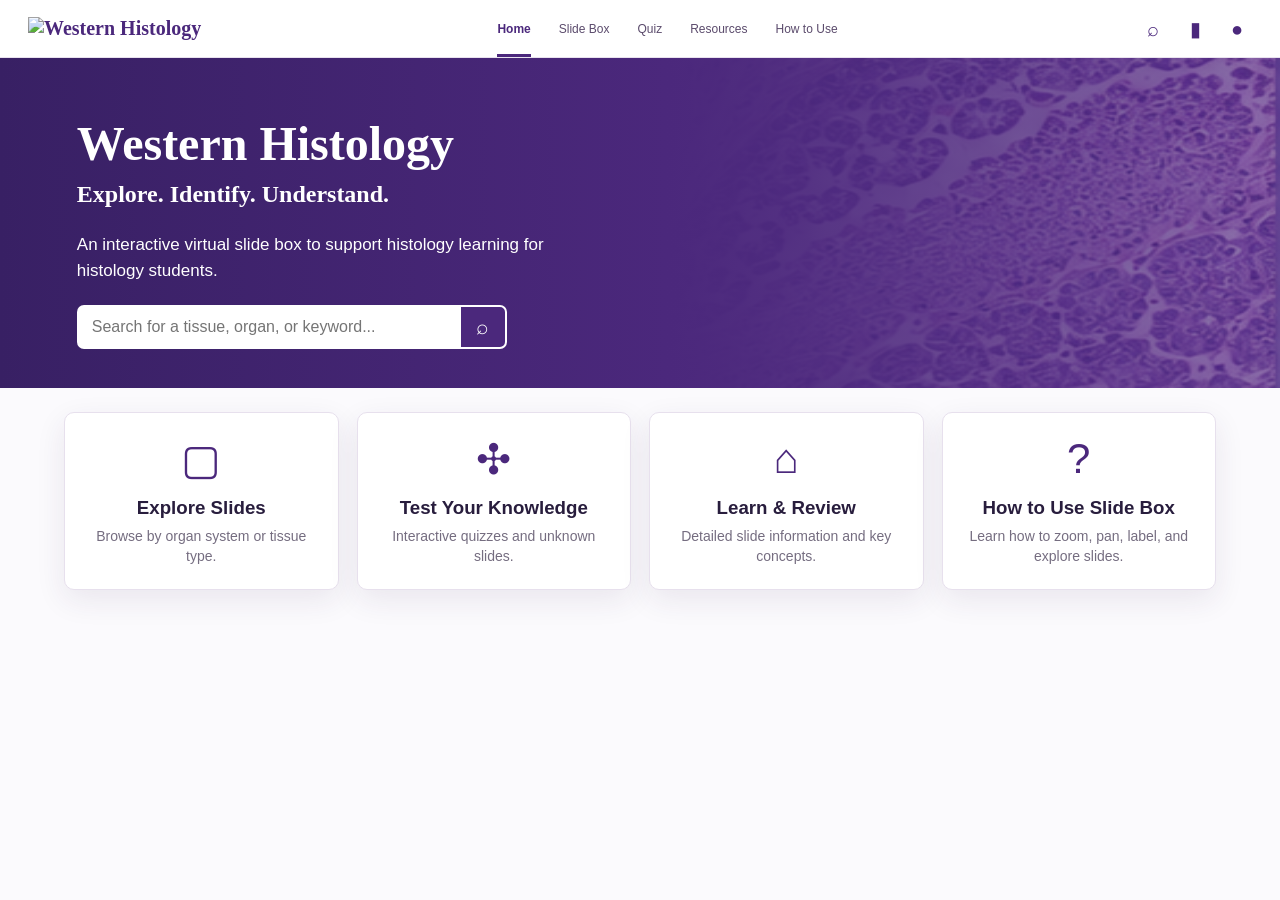
==== index.html @ d81b2430 "Add files via upload" ====
<!doctype html>
<html lang="en">
<head>
<meta charset="utf-8">
<meta name="viewport" content="width=device-width,initial-scale=1">
<title>Western Histology</title>
<style>
:root{--purple:#4b287c;--purple2:#6f42a8;--lav:#f4f0f8;--ink:#281d3d;--muted:#756d80;--line:#e7e0ed;--white:#fff;--shadow:0 10px 30px rgba(57,35,79,.09)}
*{box-sizing:border-box} body{margin:0;font-family:Inter,Arial,sans-serif;color:var(--ink);background:#fbfafd} button,input{font:inherit}
header{height:72px;background:white;border-bottom:1px solid var(--line);display:flex;align-items:center;padding:0 4%;position:sticky;top:0;z-index:20}
.brand{display:flex;align-items:center;gap:10px;min-width:245px}.shield{width:38px;height:43px;background:var(--purple);clip-path:polygon(50% 0,95% 12%,88% 72%,50% 100%,12% 72%,5% 12%);display:grid;place-items:center;color:#fff;font:700 18px Georgia}
.brand-text{font:700 21px/18px Georgia;color:var(--purple)}.brand-text span{display:block}
nav{display:flex;gap:28px;margin:auto}.navbtn{border:0;background:none;color:#5e536a;cursor:pointer;padding:25px 2px 21px;border-bottom:3px solid transparent}.navbtn.active{color:var(--purple);border-color:var(--purple);font-weight:700}
.icons{min-width:245px;text-align:right;color:var(--purple);font-size:20px;letter-spacing:12px}
main{min-height:calc(100vh - 72px)}.page{display:none}.page.active{display:block}
.hero{height:330px;background:linear-gradient(90deg,#382064 0%,#4b287c 52%,rgba(75,40,124,.62)),url('[data-uri]') center right/55% 100% no-repeat;color:#fff;padding:58px 6%}
.hero h1{font:700 48px Georgia;margin:0 0 10px}.hero h2{font:700 24px Georgia;margin:0 0 24px}.hero p{font-size:17px;line-height:1.5;max-width:480px}
.search{display:flex;width:430px;height:44px;margin-top:22px}.search input{flex:1;border:0;border-radius:7px 0 0 7px;padding:0 15px}.search button{width:48px;border:2px solid white;background:var(--purple);color:white;border-radius:0 7px 7px 0;font-size:21px}
.quick{display:grid;grid-template-columns:repeat(4,1fr);gap:18px;padding:24px 5% 40px}.card{background:#fff;border:1px solid var(--line);border-radius:10px;box-shadow:var(--shadow);padding:22px;text-align:center;cursor:pointer}.card .ico{font-size:42px;color:var(--purple);height:50px}.card h3{margin:12px 0 7px}.card p{color:var(--muted);font-size:14px;line-height:1.45;margin:0}
.wrap{padding:28px 5% 55px}.title{font:700 30px Georgia;margin:0 0 4px}.sub{color:var(--muted);margin:0 0 26px}
.systems{display:grid;grid-template-columns:repeat(4,1fr);gap:16px}.system{background:white;border:1px solid var(--line);border-radius:11px;padding:22px 12px;text-align:center;cursor:pointer;transition:.2s}.system:hover{transform:translateY(-2px);box-shadow:var(--shadow)}.system .ico{font-size:47px;color:var(--purple)}.system b{display:block;margin-top:9px}
.slide-layout{display:grid;grid-template-columns:minmax(0,1.12fr) minmax(390px,.88fr);gap:22px}
.breadcrumb{color:var(--muted);font-size:13px;margin-bottom:12px}.slide-title{font:700 28px Georgia;margin:0 0 5px}.viewer-shell{background:white;border:1px solid var(--line);border-radius:10px;overflow:hidden;box-shadow:var(--shadow)}
.viewer{height:470px;background:#f3f0f5;overflow:hidden;position:relative;cursor:grab;touch-action:none}.viewer.dragging{cursor:grabbing}.viewer img{position:absolute;left:50%;top:50%;max-width:none;user-select:none;-webkit-user-drag:none;transform-origin:center center;will-change:transform}
.mag{position:absolute;top:14px;left:14px;background:rgba(75,40,124,.9);color:#fff;padding:7px 10px;border-radius:7px;font-weight:700;z-index:3}
.controls{display:flex;align-items:center;gap:8px;padding:11px;border-top:1px solid var(--line)}.controls button{border:1px solid #d9cfe4;background:#fff;color:var(--purple);border-radius:7px;min-width:39px;height:36px;cursor:pointer;font-weight:700}.controls .pct{min-width:65px;text-align:center;color:#5d5368}.controls .reset{margin-left:auto;padding:0 14px}
.tabs{display:flex;gap:4px;margin-bottom:10px}.tab{flex:1;border:0;padding:13px;border-radius:8px 8px 0 0;background:#f0edf4;color:#51465e;cursor:pointer}.tab.active{background:var(--purple);color:#fff;font-weight:700}
.info-card{background:#fff;border:1px solid var(--line);border-radius:10px;padding:18px;margin-bottom:12px}.info-card h3{font-size:16px;margin:0 0 8px;color:#302144}.info-card p,.info-card li{font-size:14px;line-height:1.55;color:#675d70}.label-box{display:grid;grid-template-columns:1fr 1fr;gap:12px}.label-box img{width:100%;height:165px;object-fit:cover;border-radius:8px}
.quiz{display:grid;grid-template-columns:1fr 1.05fr;gap:28px}.quiz img{width:100%;max-height:510px;object-fit:cover;border-radius:9px}.answer{display:block;width:100%;padding:13px;margin:9px 0;border:1px solid var(--line);border-radius:8px;background:white;text-align:left;cursor:pointer}.reveal{width:100%;padding:13px;background:var(--purple);color:white;border:0;border-radius:8px;font-weight:700;cursor:pointer}.explain{display:none;background:var(--lav);padding:18px;border-radius:9px;margin-top:14px}
.resources{display:grid;grid-template-columns:repeat(3,1fr);gap:18px}.resource{background:white;border:1px solid var(--line);border-radius:10px;padding:24px;text-align:center}.resource .ico{font-size:38px;color:var(--purple)}
.badge{display:inline-block;padding:5px 9px;border-radius:20px;background:var(--lav);color:var(--purple);font-size:12px;font-weight:700;margin-bottom:9px}
@media(max-width:900px){nav{gap:10px}.icons{display:none}.brand{min-width:auto}.slide-layout,.quiz{grid-template-columns:1fr}.systems,.quick,.resources{grid-template-columns:repeat(2,1fr)}.hero{background-size:100% 100%}.viewer{height:420px}}

.western-logo{width:118px;height:42px;object-fit:contain;object-position:left center;border-radius:2px}.brand-text{margin-left:-7px}
.icons{display:flex;justify-content:flex-end;align-items:center;gap:18px;letter-spacing:0}.icons span{font-size:18px}.icons .search-icon{font-size:24px}
.view-switch{display:flex;align-items:center;gap:7px;margin-top:12px;flex-wrap:wrap}.view-btn{border:1px solid #d8cce2;background:#fff;color:var(--purple);padding:8px 15px;border-radius:7px;cursor:pointer;font-weight:700}.view-btn.active{background:var(--purple);color:#fff}.view-switch span{color:var(--muted);font-size:13px;margin-left:6px}
.label-overlay{position:absolute;inset:0;pointer-events:none;display:none;z-index:4}.label-overlay.show{display:block}
.callout{position:absolute;color:var(--purple);font-size:13px;font-weight:700;background:rgba(255,255,255,.94);padding:6px 9px;border-radius:6px;box-shadow:0 2px 8px rgba(50,30,70,.13)}.callout span{display:inline-block;width:8px;height:8px;background:var(--purple);border-radius:50%;margin-right:6px}.c1{left:9%;top:20%}.c2{right:8%;top:38%}.c3{left:15%;bottom:18%}
.quiz-feedback{padding:16px;margin-top:14px;border-radius:9px;background:#f3eff6;color:#51465e;line-height:1.5}.quiz-feedback.correct{background:#eaf6ef;border:1px solid #b9ddc7;color:#245f39}.quiz-feedback.incorrect{background:#fff0f0;border:1px solid #efc0c0;color:#7a2e2e}
.answer.selected.right{background:#eaf6ef;border-color:#55a873;color:#245f39}.answer.selected.wrong{background:#fff0f0;border-color:#d96b6b;color:#7a2e2e}.answer:disabled{cursor:default}
.howto-head{margin-bottom:25px}.howto-grid{display:grid;grid-template-columns:repeat(2,1fr);gap:15px}.how-card{display:flex;gap:17px;background:#fff;border:1px solid var(--line);border-radius:10px;padding:21px;box-shadow:var(--shadow)}.step{width:38px;height:38px;min-width:38px;border-radius:50%;background:var(--purple);color:#fff;display:grid;place-items:center;font-weight:800}.how-card h3{margin:1px 0 7px;font-size:16px}.how-card p{margin:0;color:var(--muted);line-height:1.5;font-size:14px}.how-tip{margin-top:20px;background:var(--lav);border-radius:10px;padding:20px;display:flex;gap:16px}.tip-icon{font-size:27px;color:var(--purple)}.how-tip h3{margin:0 0 5px}.how-tip p{margin:0;color:var(--muted);line-height:1.5}
@media(max-width:900px){.howto-grid{grid-template-columns:1fr}nav{overflow:auto}.western-logo{width:90px}}


/* Interactive controls */
button{font-family:inherit}.card,.system,.resource{transition:transform .16s ease,box-shadow .16s ease,border-color .16s ease}.card:hover,.system:hover,.resource:hover{transform:translateY(-2px);box-shadow:var(--shadow);border-color:#d4c6e1}.card:focus-visible,.system:focus-visible,.resource:focus-visible,.tab:focus-visible,.view-btn:focus-visible,.callout:focus-visible,.answer:focus-visible,.mini-answer:focus-visible,.back-btn:focus-visible{outline:3px solid #c8b2e0;outline-offset:2px}
.resource{display:block;width:100%;font:inherit;color:inherit;cursor:pointer}.back-btn{border:0;background:none;padding:0;text-align:left;cursor:pointer}
.label-info{margin-top:10px;background:#f4f0f8;border:1px solid #e0d5e9;border-radius:9px;padding:13px 15px;display:flex;gap:8px;flex-direction:column}.label-info b{color:var(--purple)}.label-info span{color:var(--muted);font-size:13px;line-height:1.45}
.callout{border:0;cursor:pointer;text-align:left;font:inherit;color:var(--purple);font-size:13px;font-weight:700;background:rgba(255,255,255,.95);padding:7px 10px;border-radius:7px;box-shadow:0 2px 8px rgba(50,30,70,.13)}.callout:hover{background:#fff}.callout.active{outline:3px solid #c8b2e0;background:#fff}
.tab-panel{display:none}.tab-panel.active{display:block}.mini-quiz{background:#fff;border:1px solid var(--line);border-radius:10px;padding:18px}.mini-quiz h3{margin:0 0 6px}.mini-quiz p{color:var(--muted);font-size:14px}.mini-answer{display:block;width:100%;text-align:left;border:1px solid var(--line);background:#fff;padding:11px 13px;border-radius:8px;margin:8px 0;cursor:pointer}.mini-answer.right{background:#eaf6ef;border-color:#55a873;color:#245f39}.mini-answer.wrong{background:#fff0f0;border-color:#d96b6b;color:#7a2e2e}.mini-feedback{margin-top:12px;padding:11px;border-radius:8px;background:#f3eff6;color:#51465e;font-size:13px}.mini-feedback.good{background:#eaf6ef;color:#245f39}.mini-feedback.bad{background:#fff0f0;color:#7a2e2e}.related-grid{display:grid;gap:10px}.related-grid button{border:1px solid var(--line);background:#fff;border-radius:9px;padding:14px;text-align:left;cursor:pointer;color:var(--ink)}.related-grid button:hover{border-color:#c9b9d8}.related-grid small{color:var(--muted)}


/* Western-inspired header */
header.site-header{height:auto!important;display:block!important;padding:0!important;border-bottom:0!important;position:sticky;top:0;z-index:50}
.site-header{position:sticky;top:0;z-index:50;background:#fff}
.western-top{height:61px;background:#4b287c;color:#fff}.top-inner{height:100%;display:flex;justify-content:flex-end;align-items:center;gap:44px;padding:0 4%;font-size:17px}.top-inner a{color:#fff;text-decoration:none}.top-inner a:hover{text-decoration:underline}
.western-brand-row{height:148px;background:#fff;border-bottom:1px solid #ddd;padding:0 1.3%;display:flex;align-items:center}.brand-lockup{display:flex;align-items:center;gap:46px}.brand-lockup img{width:410px;height:115px;object-fit:contain;object-position:left center}.brand-lockup span{font-size:31px;color:#777;font-weight:500}
.western-nav-row{height:88px;background:#fff;border-bottom:1px solid #ddd;display:flex;align-items:center;justify-content:space-between;padding:0 3% 0 2%}.mega-nav{display:flex;align-items:center;gap:42px}.mega-trigger{border:0;background:none;color:#261a3b;font-weight:800;font-size:21px;cursor:pointer;padding:25px 10px}.mega-trigger span{font-size:20px;margin-left:12px;color:#2f2144}.mega-trigger:hover{color:#4b287c}.header-search{border:0;background:none;color:#4b287c;font-size:38px;cursor:pointer;padding:10px 8px}
.mega-panel{display:none;background:#fff;border-bottom:1px solid #ddd;box-shadow:0 8px 20px rgba(0,0,0,.08)}.mega-panel.open{display:block}.mega-content{padding:20px 4%;display:flex;gap:14px;flex-wrap:wrap}.mega-link{border:1px solid #e3dce9;background:#f8f6fa;color:#2d2140;border-radius:8px;padding:13px 18px;cursor:pointer;font-weight:700}.mega-link:hover{border-color:#bca6d0;background:#f1ebf5}
.histology-bar{height:55px;background:#fff;border-bottom:1px solid var(--line);display:flex;align-items:center;padding:0 4%;gap:35px}.histology-brand{font:700 20px Georgia;color:#4b287c}.histology-brand span{display:block;font-size:12px;margin-top:-2px}.histology-nav{display:flex;gap:22px}.histology-nav .navbtn{padding:17px 3px 13px;font-size:12px}
main{min-height:calc(100vh - 297px)}
.systems{display:grid;grid-template-columns:repeat(4,1fr);gap:15px}.system{background:#f8f6fa;border:1px solid #eee7f1;border-radius:11px;padding:17px 10px 15px;text-align:center;cursor:pointer;min-height:158px}.system img{width:88px;height:88px;object-fit:contain;display:block;margin:0 auto 7px}.system b{display:block;font-size:15px;color:#251a3d}.system:hover{background:#f3edf7}
.view-switch{display:flex;align-items:center;gap:8px;flex-wrap:wrap;margin-top:12px}.view-btn{border:1px solid #d8cce2;background:#fff;color:var(--purple);padding:8px 15px;border-radius:7px;cursor:pointer;font-weight:700}.view-btn.active{background:var(--purple);color:#fff}.view-switch span{color:var(--muted);font-size:13px}
.label-overlay{position:absolute;inset:0;pointer-events:none;display:none;z-index:4}.label-overlay.show{display:block}.callout{position:absolute;pointer-events:auto;border:2px solid #4b287c;background:#fff;color:#4b287c;padding:8px 12px;border-radius:8px;box-shadow:0 3px 12px rgba(54,30,75,.18);font-weight:700;cursor:pointer}.callout span{display:inline-block;width:8px;height:8px;background:#4b287c;border-radius:50%;margin-right:6px}.callout.active{background:#4b287c;color:#fff}.callout.active span{background:#fff}
.c1{left:7%;top:18%}.c2{right:6%;top:42%}.c3{left:14%;bottom:14%}
.label-info{margin-top:10px;background:#f4f0f8;border:1px solid #e0d5e9;border-radius:9px;padding:12px 14px;display:flex;flex-direction:column;gap:4px}.label-info b{color:#4b287c}.label-info span{font-size:13px;color:#6f6678;line-height:1.45}
@media(max-width:900px){.brand-lockup{gap:15px}.brand-lockup img{width:270px;height:90px}.brand-lockup span{font-size:22px}.mega-nav{gap:8px}.mega-trigger{font-size:15px;padding:20px 4px}.systems{grid-template-columns:repeat(2,1fr)}.histology-nav{overflow:auto;gap:13px}.histology-bar{gap:15px}.system img{width:75px;height:75px}}
@media(max-width:600px){.western-brand-row{height:100px}.brand-lockup img{width:200px;height:75px}.brand-lockup span{font-size:17px}.western-nav-row{height:auto;min-height:75px}.mega-nav{flex-wrap:wrap;gap:2px}.mega-trigger{font-size:11px}.top-inner{font-size:13px;gap:18px}.systems{grid-template-columns:1fr}.histology-brand{display:none}}


/* Restored Western Histology navigation — Western-inspired, but not copied from the
   university admissions screenshot. */
.histology-header{height:72px;background:#fff;border-bottom:1px solid var(--line);display:flex;align-items:center;padding:0 3%;position:sticky;top:0;z-index:20}
.histology-header .brand{display:flex;align-items:center;gap:7px;min-width:280px}
.histology-header .western-logo{width:78px;height:49px;object-fit:contain;object-position:left center}
.histology-header .brand-text{font:700 19px/17px Georgia;color:var(--purple);margin-left:-3px}
.histology-header .brand-text span{display:block}
.histology-header nav{display:flex;align-items:center;gap:24px;margin:auto}
.histology-header .navbtn{border:0;background:none;color:#5d506c;cursor:pointer;padding:25px 2px 20px;border-bottom:3px solid transparent;font-size:13px}
.histology-header .navbtn:hover{color:var(--purple)}
.histology-header .navbtn.active{color:var(--purple);border-color:var(--purple);font-weight:700}
.histology-header .icons{min-width:180px;display:flex;justify-content:flex-end;align-items:center;gap:16px;letter-spacing:0}
.histology-header .header-icon{border:0;background:transparent;color:var(--purple);cursor:pointer;font-size:21px;line-height:1;padding:7px}
.histology-header .header-icon:hover{background:var(--lav);border-radius:7px}
@media(max-width:900px){
 .histology-header .brand{min-width:190px}.histology-header .western-logo{width:65px}
 .histology-header nav{gap:10px;overflow:auto}.histology-header .navbtn{font-size:12px}
 .histology-header .icons{min-width:100px;gap:3px}
}


/* ORIGINAL WESTERN HISTOLOGY TOP BAR */
.histology-header-original{
  height:58px;
  width:100%;
  background:#fff;
  border-bottom:1px solid #e8e2ee;
  display:flex;
  align-items:center;
  padding:0 28px;
  position:sticky;
  top:0;
  z-index:50;
}
.histology-brand{
  width:235px;
  height:58px;
  display:flex;
  align-items:center;
  flex:none;
}
.histology-brand img{
  display:block;
  width:175px;
  height:auto;
  max-height:52px;
  object-fit:contain;
  object-position:left center;
}
.histology-nav{
  height:100%;
  display:flex;
  align-items:center;
  justify-content:center;
  gap:28px;
  flex:1;
}
.histology-header-original .navbtn{
  height:100%;
  border:0;
  border-bottom:3px solid transparent;
  background:transparent;
  color:#5b4b6c;
  padding:3px 0 0;
  margin:0;
  font-size:12px;
  font-weight:500;
  cursor:pointer;
  white-space:nowrap;
}
.histology-header-original .navbtn:hover{color:#4b287c}
.histology-header-original .navbtn.active{
  color:#4b287c;
  font-weight:700;
  border-bottom-color:#4b287c;
}
.histology-tools{
  width:180px;
  height:58px;
  display:flex;
  align-items:center;
  justify-content:flex-end;
  gap:12px;
  flex:none;
}
.histology-header-original .header-icon{
  width:30px;
  height:30px;
  border:0;
  background:transparent;
  color:#4b287c;
  border-radius:6px;
  cursor:pointer;
  font-size:20px;
  line-height:1;
  padding:0;
}
.histology-header-original .header-icon:hover{background:#f3eef8}
@media(max-width:950px){
  .histology-header-original{padding:0 14px}
  .histology-brand{width:190px}
  .histology-brand img{width:155px}
  .histology-nav{gap:17px}
  .histology-header-original .navbtn{font-size:11px}
  .histology-tools{width:130px}
}
@media(max-width:720px){
  .histology-brand{width:145px}
  .histology-brand img{width:135px}
  .histology-nav{gap:10px;overflow-x:auto;justify-content:flex-start}
  .histology-tools{width:100px}
  .histology-header-original .header-icon{width:26px}
}


.viewer-gallery{display:flex;gap:10px;align-items:stretch;min-width:0}
.lung-thumbnails{width:72px;display:none;flex-direction:column;gap:8px;flex:0 0 72px;max-height:440px;overflow-y:auto;padding:2px}
.lung-thumb{width:68px;height:68px;padding:3px;border:1px solid var(--line);border-radius:8px;background:#fff;cursor:pointer;overflow:hidden;transition:transform .15s,border-color .15s,box-shadow .15s}
.lung-thumb img{display:block;width:100%;height:100%;object-fit:cover;border-radius:5px}
.lung-thumb:hover{border-color:#b99bca;transform:translateX(1px)}
.lung-thumb.active{border:3px solid var(--purple);padding:1px;box-shadow:0 2px 8px rgba(75,40,124,.18)}
.viewer-gallery .viewer{flex:1;min-width:0}
.lung-counter{display:none;font-size:12px;color:var(--muted);margin:7px 0 5px}
@media(max-width:720px){
 .viewer-gallery{flex-direction:column}
 .lung-thumbnails{width:100%;height:74px;max-height:none;flex-direction:row;overflow-x:auto;overflow-y:hidden}
 .lung-thumb{flex:0 0 68px}
}
.system-notice:empty{display:none}.system-notice{background:var(--lav);border:1px solid var(--line);border-radius:8px;padding:9px 12px;margin:-10px 0 18px;color:var(--purple);font-size:13px}
.system{position:relative;z-index:5;pointer-events:auto}
.system img,.system b{pointer-events:none}
.system:active{transform:scale(.99)}

.viewer-gallery{display:grid;grid-template-columns:76px minmax(0,1fr);gap:10px;align-items:stretch}
.lung-thumbnails{display:flex;flex-direction:column;gap:9px;padding:2px;max-height:470px;overflow-y:auto}
.lung-thumb{width:70px;height:70px;padding:4px;background:#fff;border:1px solid var(--line);border-radius:8px;cursor:pointer;overflow:hidden}
.lung-thumb img{width:100%;height:100%;object-fit:cover;display:block;border-radius:5px}
.lung-thumb:hover{border-color:#bda7d3}.lung-thumb.active{border:3px solid var(--purple);padding:2px}
@media(max-width:720px){.viewer-gallery{grid-template-columns:1fr}.lung-thumbnails{flex-direction:row;overflow-x:auto;overflow-y:hidden;max-height:none}.lung-thumb{min-width:70px}}

.system[data-system]{cursor:pointer}
.system:focus-visible{outline:3px solid #c9b3df;outline-offset:3px}

.system[data-system]{cursor:pointer;user-select:none;text-decoration:none;color:inherit;display:block}
.system[data-system]:hover{transform:translateY(-2px);border-color:#c8b2df;box-shadow:0 8px 20px rgba(65,35,95,.10)}
.system[data-system]:active{transform:translateY(0)}

/* v17 quiz hub */
.quiz-hub{max-width:1220px}.quiz-chooser{display:grid;grid-template-columns:repeat(3,1fr);gap:18px;margin-top:28px}.quiz-card{background:#fff;border:1px solid var(--line);border-radius:16px;overflow:hidden;box-shadow:var(--shadow);display:flex;flex-direction:column}.quiz-card-image{height:210px;background:#f4f0f8;display:grid;place-items:center;overflow:hidden}.quiz-card-image img{width:100%;height:100%;object-fit:cover}.quiz-card-body{padding:20px}.quiz-card-body h2{margin:4px 0 8px;font:700 24px Georgia;color:#2b2040}.quiz-card-body p{color:var(--muted);line-height:1.55;margin:0 0 14px}.quiz-meta{display:flex;gap:8px;flex-wrap:wrap;margin-bottom:16px}.quiz-meta span{font-size:12px;background:var(--lav);color:var(--purple);border-radius:999px;padding:6px 9px;font-weight:700}.start-quiz{width:100%;border:0;background:var(--purple);color:#fff;padding:12px 14px;border-radius:9px;font-weight:800;cursor:pointer}.start-quiz:hover{background:#5d3593}.quiz-card-icon{height:210px;display:grid;place-items:center;font-size:64px;color:#bda5cf;background:#f7f3f9}.coming-soon{opacity:.82}.start-quiz.disabled{background:#ddd5e3;color:#756d80;cursor:not-allowed}.quiz-runner{margin-top:28px}.quiz-runner-head{display:flex;justify-content:space-between;align-items:flex-end;gap:20px;margin-bottom:18px}.quiz-back{border:0;background:none;color:var(--purple);font-weight:800;cursor:pointer;padding:0 0 10px;display:block}.quiz-runner-head h2{margin:5px 0 0;font:700 30px Georgia}.quiz-score{display:flex;gap:16px;align-items:center;color:var(--muted);font-size:13px}.quiz-score strong{background:var(--lav);color:var(--purple);padding:9px 12px;border-radius:999px}.quiz-question-grid{display:grid;grid-template-columns:1.05fr 1fr;gap:22px;align-items:stretch}.quiz-specimen{background:#fff;border:1px solid var(--line);border-radius:16px;overflow:hidden;min-height:500px;position:relative;display:flex;align-items:center;justify-content:center}.quiz-specimen img{width:100%;height:100%;max-height:560px;object-fit:contain;background:#fff}.quiz-image-label{position:absolute;left:14px;bottom:14px;background:rgba(70,33,119,.94);color:#fff;padding:7px 10px;border-radius:999px;font-size:12px;font-weight:800}.quiz-question-card{background:#fff;border:1px solid var(--line);border-radius:16px;padding:26px}.quiz-question-number{font-size:12px;text-transform:uppercase;letter-spacing:.12em;color:#806875;font-weight:800;margin:0 0 7px}.quiz-question-card h3{font:700 27px Georgia;margin:0 0 20px}.quiz-options{display:grid;gap:10px}.quiz-option{width:100%;text-align:left;background:#fff;border:1px solid #ded5e5;border-radius:10px;padding:13px 15px;cursor:pointer;color:var(--ink);font-weight:700}.quiz-option:hover{border-color:#bda6d1;background:#faf7fc}.quiz-option.correct{background:#eaf6ef;border-color:#55a873;color:#245f39}.quiz-option.incorrect{background:#fff0f0;border-color:#d96b6b;color:#7a2e2e}.quiz-option:disabled{cursor:default}.next-question{margin-top:16px;width:100%;border:0;border-radius:10px;padding:13px;background:var(--purple);color:#fff;font-weight:800;cursor:pointer}.next-question:disabled{opacity:.45;cursor:not-allowed}.quiz-complete{background:var(--lav);border-radius:12px;padding:18px;color:var(--ink)}
@media(max-width:950px){.quiz-chooser{grid-template-columns:1fr 1fr}.quiz-question-grid{grid-template-columns:1fr}.quiz-specimen{min-height:380px}}
@media(max-width:650px){.quiz-chooser{grid-template-columns:1fr}.quiz-runner-head{align-items:flex-start;flex-direction:column}.quiz-score{width:100%;justify-content:space-between}}
</style>
</head>
<body>

<header class="histology-header-original">
  <div class="histology-brand">
    <img src="western_histology_header_logo.png" alt="Western Histology">
  </div>
  <nav class="histology-nav">
    <button class="navbtn active" data-page="home">Home</button>
    <button class="navbtn" data-page="tissues">Slide Box</button>
    <button class="navbtn" data-page="quiz">Quiz</button>
    <button class="navbtn" data-page="resources">Resources</button>
    <button class="navbtn" data-page="howto">How to Use</button>
  </nav>
  <div class="histology-tools">
    <button class="header-icon" type="button" aria-label="Search" id="headerSearch">⌕</button>
    <button class="header-icon" type="button" aria-label="Bookmarks" id="headerBookmark">▮</button>
    <button class="header-icon" type="button" aria-label="Profile" id="headerProfile">●</button>
  </div>
</header>

<main>
<section id="home" class="page active">
 <div class="hero"><h1>Western Histology</h1><h2>Explore. Identify. Understand.</h2><p>An interactive virtual slide box to support histology learning for histology students.</p><form class="search" id="siteSearch"><input id="searchInput" placeholder="Search for a tissue, organ, or keyword..." aria-label="Search"><button type="submit">⌕</button></form></div>
 <div class="quick">
  <div class="card" data-go="tissues"><div class="ico">▢</div><h3>Explore Slides</h3><p>Browse by organ system or tissue type.</p></div>
  <div class="card" data-go="quiz"><div class="ico">✣</div><h3>Test Your Knowledge</h3><p>Interactive quizzes and unknown slides.</p></div>
  <div class="card" data-go="slidebox"><div class="ico">⌂</div><h3>Learn & Review</h3><p>Detailed slide information and key concepts.</p></div>
  <div class="card" data-go="howto"><div class="ico">?</div><h3>How to Use Slide Box</h3><p>Learn how to zoom, pan, label, and explore slides.</p></div>
 </div>
</section>

<section id="tissues" class="page"><div class="wrap"><h1 class="title">Tissue & Organ Systems</h1><p class="sub">Select a system to explore histology slides</p><div id="systemNotice" class="system-notice" aria-live="polite"></div>
 <div class="systems"><a class="system" data-system="Cardiovascular" href="cardiovascular.html"><img src="[data-uri]" alt=""><b>Cardiovascular</b></a><a class="system" data-system="Respiratory" href="respiratory.html"><img src="[data-uri]" alt=""><b>Respiratory</b></a><button type="button" class="system" data-system="Nervous"><img src="[data-uri]" alt=""><b>Nervous</b></button><button type="button" class="system" data-system="Gastrointestinal"><img src="[data-uri]" alt=""><b>Gastrointestinal</b></button><button type="button" class="system" data-system="Renal/Urinary"><img src="[data-uri]" alt=""><b>Renal/Urinary</b></button><button type="button" class="system" data-system="Reproductive"><img src="[data-uri]" alt=""><b>Reproductive</b></button><button type="button" class="system" data-system="Endocrine"><img src="[data-uri]" alt=""><b>Endocrine</b></button><button type="button" class="system" data-system="Musculoskeletal"><img src="[data-uri]" alt=""><b>Musculoskeletal</b></button><button type="button" class="system" data-system="Integumentary"><img src="[data-uri]" alt=""><b>Integumentary</b></button><button type="button" class="system" data-system="Lymphatic/Immune"><img src="[data-uri]" alt=""><b>Lymphatic/Immune</b></button><button type="button" class="system" data-system="General Histology"><img src="[data-uri]" alt=""><b>General Histology</b></button><button type="button" class="system" data-system="All Slides" data-go="slidebox"><img src="[data-uri]" alt=""><b>All Slides</b></button></div>
</div></section>

<section id="slidebox" class="page"><div class="wrap">
 <div class="slide-layout">
  <div>
   <button type="button" class="breadcrumb back-btn" id="crumb">← Back to Cardiovascular System</button>
   <h1 class="slide-title" id="slideTitle">Cardiovascular – Heart Muscle</h1>
   <p class="sub" id="slideSub">Cardiovascular System › Heart › Myocardium</p>
   <div class="viewer-shell">
    <div class="viewer-gallery">
      <div class="lung-thumbnails" id="lungThumbnails" aria-label="Respiratory slide images">
 <button type="button" class="lung-thumb active" data-lung-index="0" title="Lung image 1"><img src="[data-uri]" alt="Lung image 1"></button>
 <button type="button" class="lung-thumb" data-lung-index="1" title="Lung image 2"><img src="[data-uri]" alt="Lung image 2"></button>
 <button type="button" class="lung-thumb" data-lung-index="2" title="Lung image 3"><img src="[data-uri]" alt="Lung image 3"></button>
</div>
      <div class="viewer" id="viewer"><div class="mag" id="mag">100%</div><img id="slideImage" src="[data-uri]" alt="Histology slide"><div id="labelOverlay" class="label-overlay" aria-hidden="true">
      <button type="button" class="callout c1" data-label="myocardium"><span></span>Myocardium</button>
      <button type="button" class="callout c2" data-label="cardiac"><span></span>Cardiac muscle bundles</button>
      <button type="button" class="callout c3" data-label="septum"><span></span>Connective tissue septum</button>
    </div></div>
    </div>
    <div class="controls"><button id="minus">−</button><span class="pct" id="pct">100%</span><button id="plus">+</button><button id="reset" class="reset">Reset View</button><button id="full">↗</button></div>
   </div>
   <div class="lung-counter" id="lungCounter">Lung image 1 of 4</div><div class="view-switch">
      <button id="unlabelledBtn" class="view-btn active">Unlabelled</button>
      <button id="labelledBtn" class="view-btn">Labelled</button>
      <span>Zoom with +/−, mouse wheel/trackpad, or double-click. Drag to pan.</span>
    </div>
  </div>
  <div>
   <div class="tabs">
  <button type="button" class="tab active" data-tab="info">Slide Information</button>
  <button type="button" class="tab" data-tab="identify">Identification Quiz</button>
  <button type="button" class="tab" data-tab="related">Related Slides</button>
</div>
<div id="tabInfo">

   <div class="info-card"><span class="badge" id="systemBadge">CARDIOVASCULAR</span><h3>◉ &nbsp; What You See</h3><p id="whatSee">Bundles of cardiac muscle viewed at low magnification. The section demonstrates the thick muscular wall of the heart and the organization of myocardial tissue.</p></div>
   <div class="info-card"><h3>⚙ &nbsp; What It Means</h3><p id="whatMeans">Cardiac muscle is specialized for continuous, coordinated contraction. At higher magnification, cardiomyocytes show central nuclei, branching fibres and intercalated discs.</p></div>
   <div class="info-card"><h3>▥ &nbsp; Why It Matters</h3><p id="whyMatters">Recognizing the organization of myocardium helps connect cardiac structure with pumping function and provides a baseline for identifying pathological change.</p></div>
   </div><div id="tabIdentify" class="tab-panel"><div class="mini-quiz"><h3>Quick Identification</h3><p>Which tissue system does this slide belong to?</p><button type="button" class="mini-answer" data-correct="true">Cardiovascular</button><button type="button" class="mini-answer" data-correct="false">Respiratory</button><button type="button" class="mini-answer" data-correct="false">Renal / Urinary</button><div class="mini-feedback" aria-live="polite">Choose an answer.</div></div></div><div id="tabRelated" class="tab-panel"><div class="related-grid"><button type="button" data-system="Respiratory">Respiratory<br><small>Lung – Alveoli</small></button><button type="button" data-go="tissues">Browse all systems<br><small>Return to Tissue &amp; Organ Systems</small></button></div></div><div class="info-card"><h3>Related Clinical Concepts</h3><ul id="clinical"><li>Myocardial infarction</li><li>Cardiomyopathy</li><li>Myocarditis</li></ul></div>
  </div>
 </div>
</div></section>

<section id="quiz" class="page"><div class="wrap quiz-hub">
 <h1 class="title">Test Your Knowledge</h1>
 <p class="sub">Choose a tissue system, then start a quiz when you are ready.</p>
 <div id="quizChooser" class="quiz-chooser">
  <article class="quiz-card">
   <div class="quiz-card-image"><img src="assets/cardio_he.jpg" alt="Cardiovascular histology"></div>
   <div class="quiz-card-body"><span class="badge">CARDIOVASCULAR</span><h2>Heart Muscle Quiz</h2><p>Practice recognizing cardiac muscle, myocardium, and key structural features.</p><div class="quiz-meta"><span>4 questions</span><span>Immediate feedback</span></div><button type="button" class="start-quiz" data-quiz="cardiovascular">Start Cardiovascular Quiz →</button></div>
  </article>
  <article class="quiz-card">
   <div class="quiz-card-image"><img src="assets/lung_1_he.jpg" alt="Respiratory histology"></div>
   <div class="quiz-card-body"><span class="badge">RESPIRATORY</span><h2>Lung Histology Quiz</h2><p>Practice identifying alveoli, pneumocytes, capillaries, and gas-exchange structures.</p><div class="quiz-meta"><span>4 questions</span><span>Immediate feedback</span></div><button type="button" class="start-quiz" data-quiz="respiratory">Start Respiratory Quiz →</button></div>
  </article>
  <article class="quiz-card coming-soon"><div class="quiz-card-icon">＋</div><div class="quiz-card-body"><span class="badge">MORE TO COME</span><h2>More Tissue Quizzes</h2><p>Additional tissue-specific quizzes can be added as new slide systems are developed.</p><button type="button" class="start-quiz disabled" disabled>Coming Soon</button></div></article>
 </div>
 <div id="quizRunner" class="quiz-runner" hidden>
   <div class="quiz-runner-head"><div><button type="button" class="quiz-back" id="quizBack">← All Quizzes</button><span class="badge" id="quizBadge">CARDIOVASCULAR</span><h2 id="quizTitle">Heart Muscle Quiz</h2></div><div class="quiz-score"><span id="quizProgress">Question 1 of 4</span><strong id="quizScore">0/0</strong></div></div>
   <div class="quiz-question-grid">
    <div class="quiz-specimen"><img id="quizImage" src="assets/cardio_he.jpg" alt="Quiz specimen"><span class="quiz-image-label" id="quizImageLabel">H&amp;E · Cardiovascular</span></div>
    <div class="quiz-question-card"><p class="quiz-question-number" id="quizQuestionNumber">Question 1</p><h3 id="quizQuestion">Which tissue system is shown?</h3><div id="quizOptions" class="quiz-options"></div><div id="quizFeedback" class="quiz-feedback" aria-live="polite">Choose an answer to receive immediate feedback.</div><button type="button" class="next-question" id="nextQuestion" disabled>Next Question →</button></div>
   </div>
 </div>
</div></section>

<section id="resources" class="page"><div class="wrap"><h1 class="title">Additional Resources</h1><p class="sub">Tools to support your histology learning journey.</p>
 <div class="resources"><button type="button" class="resource" data-go="howto"><div class="ico">▤</div><h3>Study Tips</h3><p>Strategies for learning histology effectively.</p></button><button type="button" class="resource" data-go="slidebox"><div class="ico">▧</div><h3>Histology Atlas</h3><p>Explore the virtual slide box.</p></button><button type="button" class="resource" data-go="howto"><div class="ico">▢</div><h3>Glossary</h3><p>Key terms and definitions.</p></button><button type="button" class="resource" data-go="quiz"><div class="ico">☑</div><h3>Practice Quizzes</h3><p>More unknown slides to test your knowledge.</p></button><button type="button" class="resource" data-go="resources"><div class="ico">↗</div><h3>External Links</h3><p>Resources for further learning.</p></button><button type="button" class="resource" data-go="howto"><div class="ico">♧</div><h3>About</h3><p>Learn how the learning platform works.</p></button></div>
</div></section>

<section id="howto" class="page"><div class="wrap">
 <div class="howto-head">
   <span class="badge">SLIDE BOX GUIDE</span>
   <h1 class="title">How to Use the Slide Box</h1>
   <p class="sub">A quick guide to exploring, zooming, labelling, and studying virtual histology slides.</p>
 </div>
 <div class="howto-grid">
   <div class="how-card"><div class="step">1</div><div><h3>Choose a tissue system</h3><p>Start from <b>Tissues</b> and select an organ system such as Cardiovascular or Respiratory.</p></div></div>
   <div class="how-card"><div class="step">2</div><div><h3>Open a slide</h3><p>Select a slide to open the virtual viewer. The image can be explored without leaving the Slide Box.</p></div></div>
   <div class="how-card"><div class="step">3</div><div><h3>Zoom in and out</h3><p>Use <b>+</b> and <b>−</b>, your mouse wheel/trackpad, or double-click directly on the image.</p></div></div>
   <div class="how-card"><div class="step">4</div><div><h3>Pan around the tissue</h3><p>When zoomed in, click and drag the slide to move around the tissue and inspect different regions.</p></div></div>
   <div class="how-card"><div class="step">5</div><div><h3>Switch views</h3><p>Use <b>Unlabelled</b> to test yourself, then switch to <b>Labelled</b> to check important structures.</p></div></div>
   <div class="how-card"><div class="step">6</div><div><h3>Reset your view</h3><p>Click <b>Reset View</b> whenever you want to return to the full-slide view.</p></div></div>
 </div>
 <div class="how-tip"><div class="tip-icon">✦</div><div><h3>Study tip</h3><p>Try identifying the tissue on the unlabelled view first. Zoom into areas of interest, make your identification, then switch to the labelled view to check your answer.</p></div></div>
</div></section>
</main>

<script>
const pages = [...document.querySelectorAll('.page')];
const nav = [...document.querySelectorAll('.navbtn')];

const slideData = {
  Cardiovascular: {
    title: 'Cardiovascular – Heart Muscle',
    sub: 'Cardiovascular System › Heart › Myocardium',
    image: '[data-uri]',
    badge: 'CARDIOVASCULAR',
    see: 'Bundles of cardiac muscle viewed at low magnification. The section demonstrates the thick muscular wall of the heart and the organization of myocardial tissue.',
    means: 'Cardiac muscle is specialized for continuous, coordinated contraction. Cardiomyocytes are organized into bundles that generate the force needed to pump blood.',
    matters: 'Recognizing myocardium helps connect cardiac structure with function and provides a foundation for identifying cardiac pathology.',
    clinical: ['Myocardial infarction','Cardiomyopathy','Myocarditis']
  },
  Respiratory: {
    title: 'Lung – Respiratory Tissue',
    sub: 'Respiratory System › Lung › Histology Slides',
    image: '[data-uri]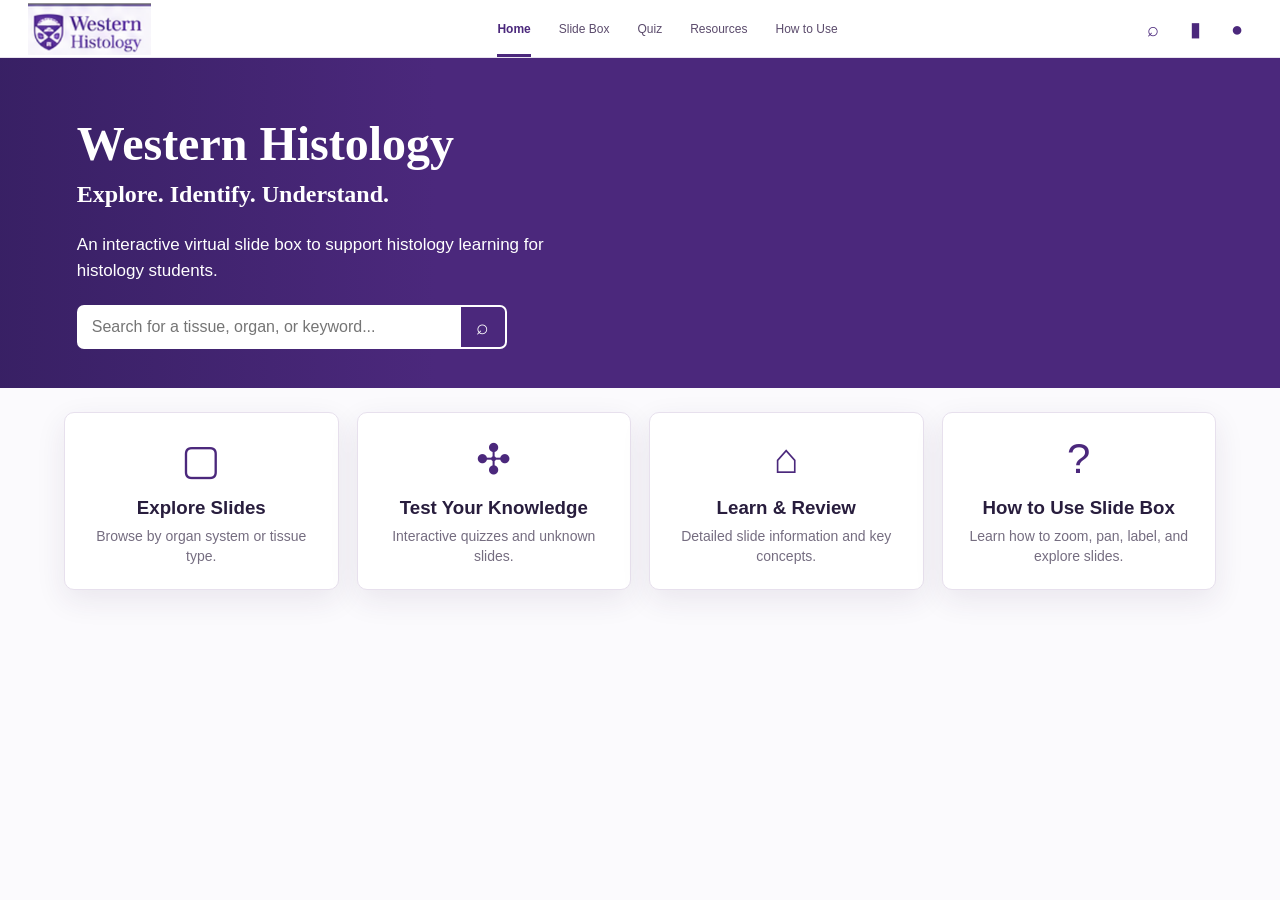
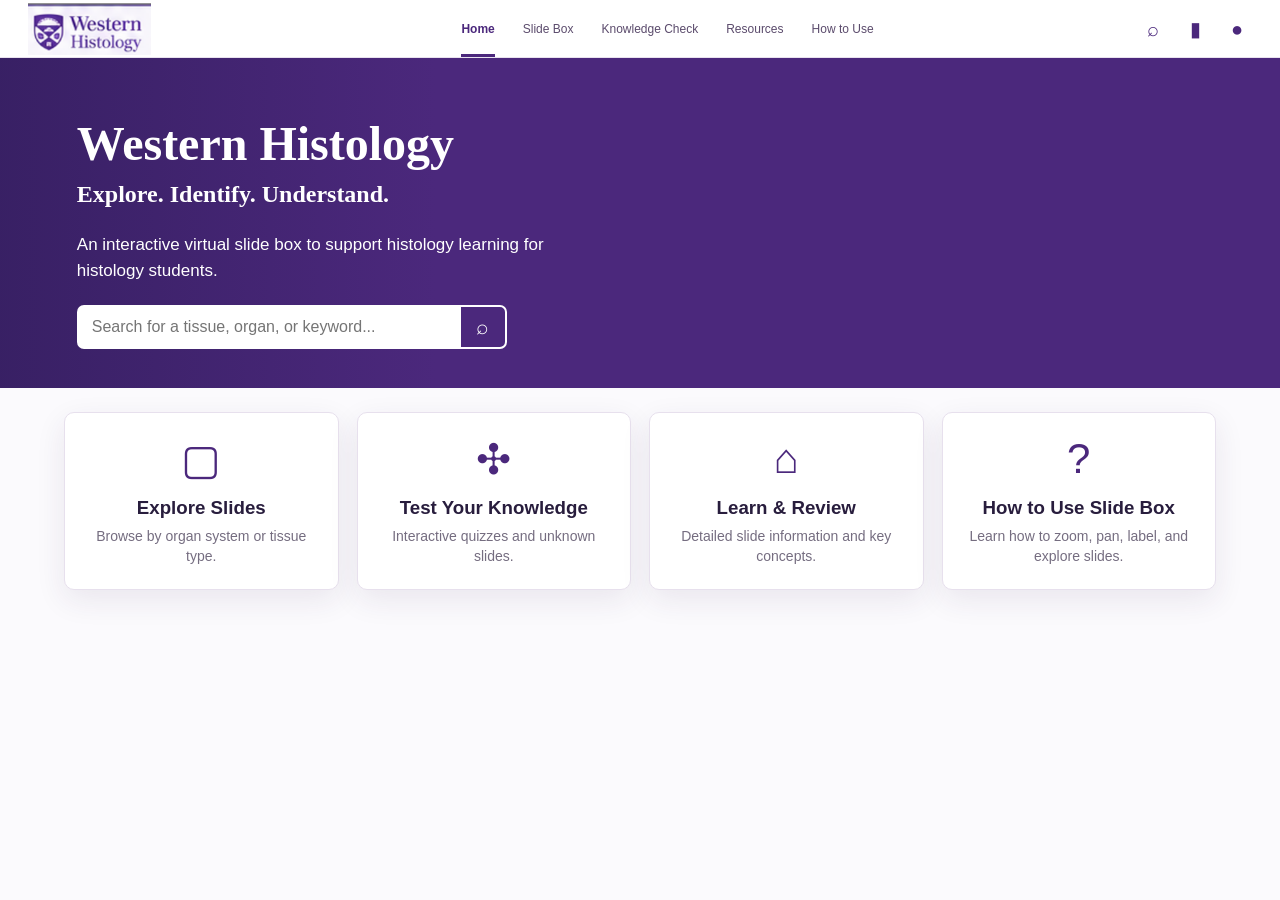
